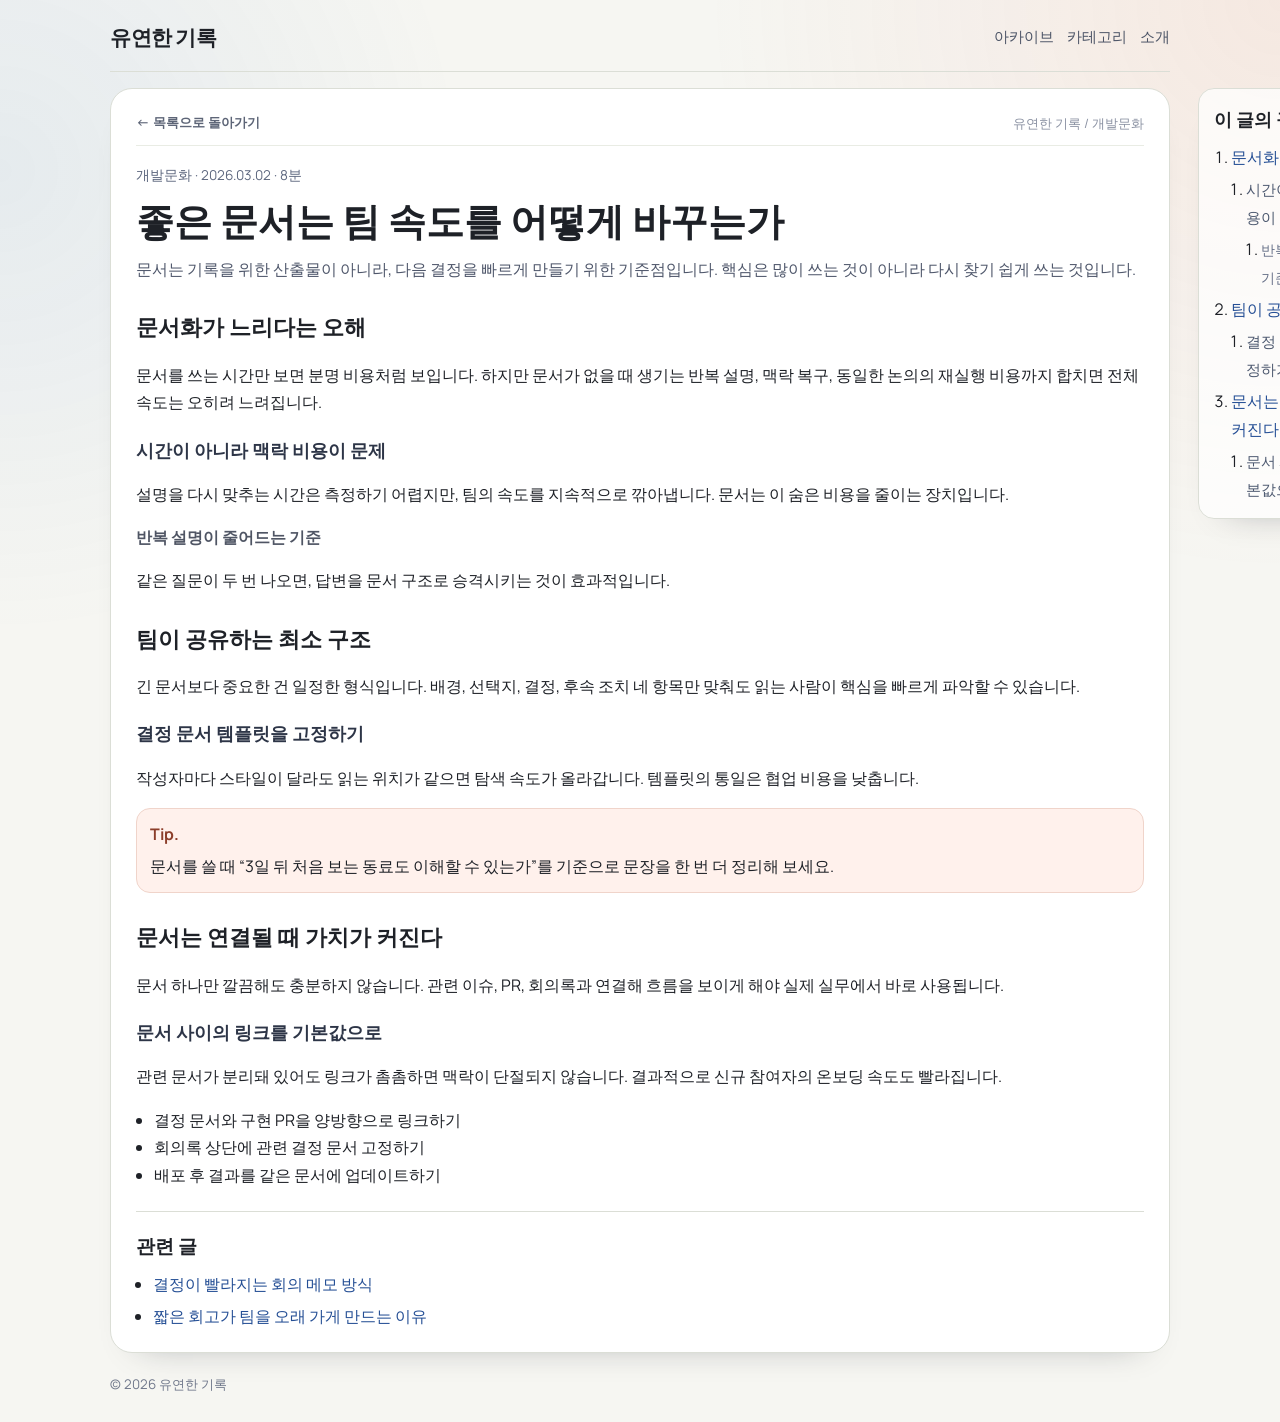
==== ui3/post.html @ 5c8dba88 "feat: add ui3 editorial blog concept and post layout refinements" ====
<!doctype html>
<html lang="ko">
  <head>
    <meta charset="UTF-8" />
    <meta name="viewport" content="width=device-width, initial-scale=1.0" />
    <title>좋은 문서는 팀 속도를 어떻게 바꾸는가</title>
    <link rel="preconnect" href="https://fonts.googleapis.com" />
    <link rel="preconnect" href="https://fonts.gstatic.com" crossorigin />
    <link
      href="https://fonts.googleapis.com/css2?family=Literata:opsz,wght@7..72,500;7..72,700&family=Manrope:wght@400;500;700;800&display=swap"
      rel="stylesheet"
    />
    <link rel="stylesheet" href="styles.css" />
  </head>
  <body>
    <div class="page">
      <header class="top">
        <a class="brand" href="index.html">유연한 기록</a>
        <nav class="nav" aria-label="주요 메뉴">
          <a href="#">아카이브</a>
          <a href="#">카테고리</a>
          <a href="#">소개</a>
        </nav>
      </header>

      <main class="post-layout">
        <article class="post">
          <div class="post-topbar">
            <a class="back-btn" href="index.html">← 목록으로 돌아가기</a>
            <p class="path">유연한 기록 / 개발문화</p>
          </div>

          <header class="post-head">
            <p class="meta">개발문화 · 2026.03.02 · 8분</p>
            <h1>좋은 문서는 팀 속도를 어떻게 바꾸는가</h1>
            <p class="lead">
              문서는 기록을 위한 산출물이 아니라, 다음 결정을 빠르게 만들기 위한
              기준점입니다. 핵심은 많이 쓰는 것이 아니라 다시 찾기 쉽게 쓰는 것입니다.
            </p>
          </header>

          <section class="body">
            <h2 id="sec-1">문서화가 느리다는 오해</h2>
            <p>
              문서를 쓰는 시간만 보면 분명 비용처럼 보입니다. 하지만 문서가 없을 때
              생기는 반복 설명, 맥락 복구, 동일한 논의의 재실행 비용까지 합치면 전체
              속도는 오히려 느려집니다.
            </p>
            <h3 id="sec-1-1">시간이 아니라 맥락 비용이 문제</h3>
            <p>
              설명을 다시 맞추는 시간은 측정하기 어렵지만, 팀의 속도를 지속적으로
              깎아냅니다. 문서는 이 숨은 비용을 줄이는 장치입니다.
            </p>
            <h4 id="sec-1-1-1">반복 설명이 줄어드는 기준</h4>
            <p>같은 질문이 두 번 나오면, 답변을 문서 구조로 승격시키는 것이 효과적입니다.</p>

            <h2 id="sec-2">팀이 공유하는 최소 구조</h2>
            <p>
              긴 문서보다 중요한 건 일정한 형식입니다. 배경, 선택지, 결정, 후속 조치
              네 항목만 맞춰도 읽는 사람이 핵심을 빠르게 파악할 수 있습니다.
            </p>
            <h3 id="sec-2-1">결정 문서 템플릿을 고정하기</h3>
            <p>
              작성자마다 스타일이 달라도 읽는 위치가 같으면 탐색 속도가 올라갑니다.
              템플릿의 통일은 협업 비용을 낮춥니다.
            </p>
            <div class="tip">
              <strong>Tip.</strong>
              <p>
                문서를 쓸 때 “3일 뒤 처음 보는 동료도 이해할 수 있는가”를 기준으로
                문장을 한 번 더 정리해 보세요.
              </p>
            </div>

            <h2 id="sec-3">문서는 연결될 때 가치가 커진다</h2>
            <p>
              문서 하나만 깔끔해도 충분하지 않습니다. 관련 이슈, PR, 회의록과 연결해
              흐름을 보이게 해야 실제 실무에서 바로 사용됩니다.
            </p>
            <h3 id="sec-3-1">문서 사이의 링크를 기본값으로</h3>
            <p>
              관련 문서가 분리돼 있어도 링크가 촘촘하면 맥락이 단절되지 않습니다.
              결과적으로 신규 참여자의 온보딩 속도도 빨라집니다.
            </p>
            <ul>
              <li>결정 문서와 구현 PR을 양방향으로 링크하기</li>
              <li>회의록 상단에 관련 결정 문서 고정하기</li>
              <li>배포 후 결과를 같은 문서에 업데이트하기</li>
            </ul>
          </section>

          <section class="related-bottom">
            <h2>관련 글</h2>
            <ul>
              <li><a href="post.html">결정이 빨라지는 회의 메모 방식</a></li>
              <li><a href="post.html">짧은 회고가 팀을 오래 가게 만드는 이유</a></li>
            </ul>
          </section>
        </article>

        <aside class="side">
          <section class="card toc-tree">
            <h2>이 글의 구조</h2>
            <ol>
              <li>
                <a href="#sec-1">문서화가 느리다는 오해</a>
                <ol>
                  <li>
                    <a href="#sec-1-1">시간이 아니라 맥락 비용이 문제</a>
                    <ol>
                      <li><a href="#sec-1-1-1">반복 설명이 줄어드는 기준</a></li>
                    </ol>
                  </li>
                </ol>
              </li>
              <li>
                <a href="#sec-2">팀이 공유하는 최소 구조</a>
                <ol>
                  <li><a href="#sec-2-1">결정 문서 템플릿을 고정하기</a></li>
                </ol>
              </li>
              <li>
                <a href="#sec-3">문서는 연결될 때 가치가 커진다</a>
                <ol>
                  <li><a href="#sec-3-1">문서 사이의 링크를 기본값으로</a></li>
                </ol>
              </li>
            </ol>
          </section>
        </aside>
      </main>

      <footer class="foot">
        <small>© 2026 유연한 기록</small>
      </footer>
    </div>
  </body>
</html>
---- ui3/styles.css ----
:root {
  --bg: #f6f6f2;
  --ink: #1e2127;
  --muted: #667085;
  --line: #dbded6;
  --surface: #ffffff;
  --accent: #eb6e4b;
  --accent-soft: #fff1ec;
  --shadow: 0 18px 34px -30px rgba(20, 26, 37, 0.42);
}

* {
  box-sizing: border-box;
}

body {
  margin: 0;
  color: var(--ink);
  font-family: "Manrope", "Apple SD Gothic Neo", "Noto Sans KR", sans-serif;
  line-height: 1.72;
  background:
    radial-gradient(circle at 100% 0%, rgba(235, 110, 75, 0.1), transparent 30%),
    radial-gradient(circle at 0% 12%, rgba(26, 99, 188, 0.08), transparent 26%),
    var(--bg);
}

.page {
  width: min(1060px, calc(100% - 2rem));
  margin: 0 auto;
  min-height: 100vh;
  display: flex;
  flex-direction: column;
}

.top {
  display: flex;
  align-items: center;
  justify-content: space-between;
  gap: 1rem;
  padding: 1.2rem 0 1rem;
  border-bottom: 1px solid var(--line);
}

.brand {
  text-decoration: none;
  color: var(--ink);
  font-family: "Literata", serif;
  font-size: 1.3rem;
  font-weight: 700;
  letter-spacing: -0.02em;
}

.nav {
  display: flex;
  gap: 0.8rem;
}

.nav a {
  text-decoration: none;
  color: #4d5567;
  font-size: 0.92rem;
  border-bottom: 1px solid transparent;
}

.nav a:hover,
.nav a:focus-visible {
  color: #202a40;
  border-color: #9ca9bf;
}

.hero {
  display: grid;
  grid-template-columns: minmax(0, 1fr) 230px;
  gap: 1rem;
  border: 1px solid var(--line);
  border-radius: 24px;
  background: linear-gradient(145deg, #fff 0%, #fcfcf8 100%);
  margin-top: 1rem;
  padding: 1.7rem;
  box-shadow: var(--shadow);
  animation: rise 0.45s ease both;
}

.eyebrow {
  margin: 0;
  color: #b55235;
  font-size: 0.76rem;
  font-weight: 700;
  letter-spacing: 0.12em;
}

.hero h1 {
  margin: 0.55rem 0 0;
  font-family: "Literata", serif;
  font-size: clamp(1.85rem, 3vw, 2.45rem);
  line-height: 1.22;
}

.hero p {
  margin: 0.85rem 0 0;
  color: var(--muted);
  max-width: 58ch;
}

.hero-stats {
  border-radius: 16px;
  border: 1px solid #f0d4ca;
  background: var(--accent-soft);
  padding: 0.85rem 0.9rem;
  align-self: stretch;
}

.stats-title {
  margin: 0;
  color: #8a5a4c;
  font-size: 0.82rem;
  font-weight: 600;
  letter-spacing: 0.06em;
  text-transform: uppercase;
}

.stats-list {
  margin: 0.6rem 0 0;
  display: grid;
  gap: 0.45rem;
}

.stats-list div {
  display: flex;
  align-items: baseline;
  justify-content: space-between;
  gap: 0.75rem;
}

.stats-list dt {
  margin: 0;
  color: #7b6158;
  font-size: 0.86rem;
  font-weight: 500;
}

.stats-list dd {
  margin: 0;
  color: #3a3d46;
  font-size: 0.95rem;
  font-weight: 600;
}

.feed {
  margin-top: 1.05rem;
  display: grid;
  gap: 0.75rem;
}

.row {
  display: grid;
  grid-template-columns: 90px minmax(0, 1fr);
  gap: 1rem;
  border: 1px solid var(--line);
  border-radius: 18px;
  background: var(--surface);
  padding: 1rem 1.15rem;
  box-shadow: var(--shadow);
  animation: rise 0.45s ease both;
}

.row:nth-child(2) {
  animation-delay: 0.08s;
}

.row:nth-child(3) {
  animation-delay: 0.15s;
}

.row:nth-child(4) {
  animation-delay: 0.23s;
}

.date {
  margin: 0;
  font-size: 0.82rem;
  font-weight: 800;
  letter-spacing: 0.08em;
  color: #47516a;
  line-height: 1.35;
}

.meta {
  margin: 0;
  font-size: 0.85rem;
  color: #5f6980;
}

.content h2 {
  margin: 0.4rem 0 0;
  font-family: "Literata", serif;
  font-size: 1.42rem;
  line-height: 1.3;
}

.content h2 a {
  text-decoration: none;
  color: var(--ink);
}

.content h2 a:hover {
  color: #1e4e98;
}

.content p {
  margin: 0.52rem 0 0;
  color: #525c72;
}

.post-layout {
  position: relative;
  margin-top: 1rem;
}

.post {
  border: 1px solid var(--line);
  border-radius: 22px;
  background: var(--surface);
  padding: 1.35rem 1.55rem;
  box-shadow: var(--shadow);
}

.post-topbar {
  display: flex;
  align-items: center;
  justify-content: space-between;
  gap: 0.8rem;
  margin-bottom: 1.15rem;
  padding-bottom: 0.65rem;
  border-bottom: 1px solid #e9ece4;
}

.back-btn {
  text-decoration: none;
  color: #5d6577;
  font-size: 0.84rem;
  font-weight: 600;
  border-bottom: 1px solid transparent;
  white-space: nowrap;
  transition: color 0.2s ease, border-color 0.2s ease;
}

.back-btn:hover {
  color: #343b4b;
  border-bottom-color: #9ea8bc;
}

.path {
  margin: 0;
  color: #8a91a2;
  font-size: 0.8rem;
}

.post-head h1 {
  margin: 0.45rem 0 0;
  font-family: "Literata", serif;
  font-size: clamp(2rem, 3vw, 2.45rem);
  line-height: 1.23;
}

.lead {
  margin-top: 0.85rem;
  color: #4f576b;
}

.body {
  margin-top: 1.25rem;
}

.body h2 {
  margin: 1.5rem 0 0.42rem;
  font-family: "Literata", serif;
  font-size: 1.4rem;
}

.body h3 {
  margin: 1.1rem 0 0.35rem;
  font-size: 1.1rem;
  color: #2d3547;
}

.body h4 {
  margin: 0.9rem 0 0.3rem;
  font-size: 0.98rem;
  color: #4f5564;
}

.body p,
.body ul {
  max-width: none;
}

.body ul {
  padding-left: 1.12rem;
}

.tip {
  margin-top: 0.95rem;
  max-width: none;
  border: 1px solid #f0d4ca;
  border-radius: 14px;
  background: var(--accent-soft);
  padding: 0.75rem 0.85rem;
}

.tip strong {
  color: #8c3e2a;
}

.tip p {
  margin: 0.25rem 0 0;
  max-width: none;
}

.side {
  position: absolute;
  top: 0;
  right: -248px;
  width: 220px;
}

.card {
  border: 1px solid var(--line);
  border-radius: 16px;
  background: rgba(255, 255, 255, 0.72);
  padding: 0.92rem;
  box-shadow: var(--shadow);
}

.card h2 {
  margin: 0;
  font-family: "Literata", serif;
  font-size: 1.12rem;
}

.card p,
.card ul {
  margin: 0.6rem 0 0;
  color: #4f5769;
}

.card ul {
  padding-left: 1.06rem;
}

.card a {
  color: #254f95;
  text-decoration: none;
}

.card a:hover {
  text-decoration: underline;
}

.toc-tree ol {
  margin: 0.6rem 0 0;
  padding-left: 1.05rem;
}

.toc-tree {
  position: sticky;
  top: 1rem;
}

.toc-tree li {
  margin-top: 0.3rem;
}

.toc-tree ol ol {
  margin-top: 0.2rem;
  padding-left: 0.95rem;
}

.toc-tree ol ol a {
  color: #4c586f;
  font-size: 0.91rem;
}

.toc-tree ol ol ol a {
  color: #667088;
  font-size: 0.87rem;
}

.related-bottom {
  margin-top: 1.35rem;
  border-top: 1px solid var(--line);
  padding-top: 1rem;
  max-width: none;
}

.related-bottom h2 {
  margin: 0;
  font-family: "Literata", serif;
  font-size: 1.2rem;
}

.related-bottom ul {
  margin: 0.65rem 0 0;
  padding-left: 1.05rem;
}

.related-bottom li {
  margin-top: 0.25rem;
}

.related-bottom a {
  color: #254f95;
  text-decoration: none;
}

.related-bottom a:hover {
  text-decoration: underline;
}

.foot {
  margin-top: auto;
  color: #70788b;
  padding: 1.05rem 0 1.55rem;
}

@keyframes rise {
  from {
    opacity: 0;
    transform: translateY(12px);
  }
  to {
    opacity: 1;
    transform: translateY(0);
  }
}

@media (max-width: 1240px) {
  .side {
    display: none;
  }
}

@media (max-width: 900px) {
  .hero {
    grid-template-columns: 1fr;
  }
}

@media (max-width: 640px) {
  .page {
    width: min(1060px, calc(100% - 1.2rem));
  }

  .top {
    flex-direction: column;
    align-items: flex-start;
    gap: 0.55rem;
    padding-top: 1rem;
  }

  .nav {
    width: 100%;
    overflow-x: auto;
  }

  .hero {
    padding: 1.25rem 1rem;
    border-radius: 18px;
  }

  .row {
    grid-template-columns: 1fr;
    gap: 0.45rem;
    padding: 0.95rem;
  }

  .content h2 {
    font-size: 1.25rem;
  }

  .post {
    border-radius: 18px;
    padding: 1rem;
  }

  .post-topbar {
    flex-direction: column;
    align-items: flex-start;
    gap: 0.5rem;
  }
}
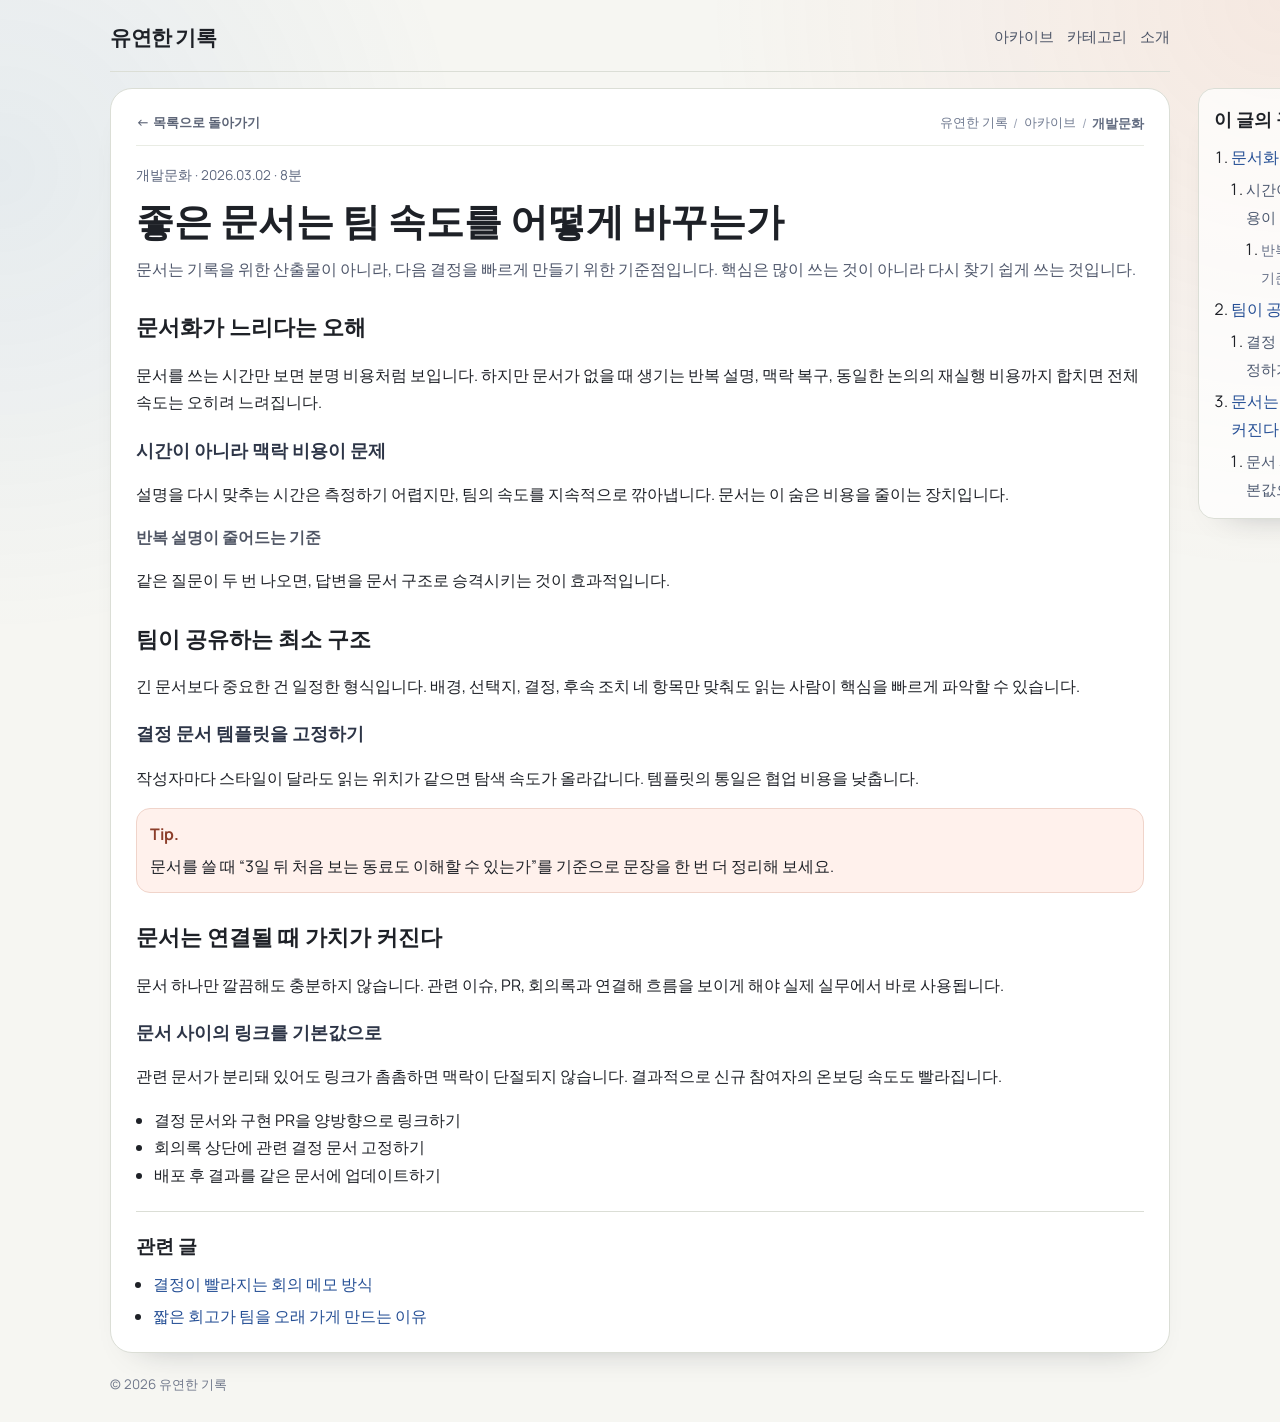
==== commit f147c64a: "refactor: switch post top path to breadcrumb-style navigation" ====
--- a/ui3/post.html
+++ b/ui3/post.html
@@ -27,7 +27,13 @@
         <article class="post">
           <div class="post-topbar">
             <a class="back-btn" href="index.html">← 목록으로 돌아가기</a>
-            <p class="path">유연한 기록 / 개발문화</p>
+            <nav class="path" aria-label="현재 위치">
+              <a href="index.html">유연한 기록</a>
+              <span>/</span>
+              <a href="#">아카이브</a>
+              <span>/</span>
+              <span aria-current="page">개발문화</span>
+            </nav>
           </div>
 
           <header class="post-head">
--- a/ui3/styles.css
+++ b/ui3/styles.css
@@ -252,8 +252,31 @@
 
 .path {
   margin: 0;
+  display: flex;
+  align-items: center;
+  gap: 0.35rem;
   color: #8a91a2;
   font-size: 0.8rem;
+}
+
+.path a {
+  color: #707a90;
+  text-decoration: none;
+  border-bottom: 1px solid transparent;
+}
+
+.path a:hover {
+  color: #454e62;
+  border-bottom-color: #aeb5c5;
+}
+
+.path span {
+  color: #9ba3b4;
+}
+
+.path span[aria-current="page"] {
+  color: #616b80;
+  font-weight: 600;
 }
 
 .post-head h1 {
@@ -488,4 +511,8 @@
     align-items: flex-start;
     gap: 0.5rem;
   }
-}
+
+  .path {
+    flex-wrap: wrap;
+  }
+}
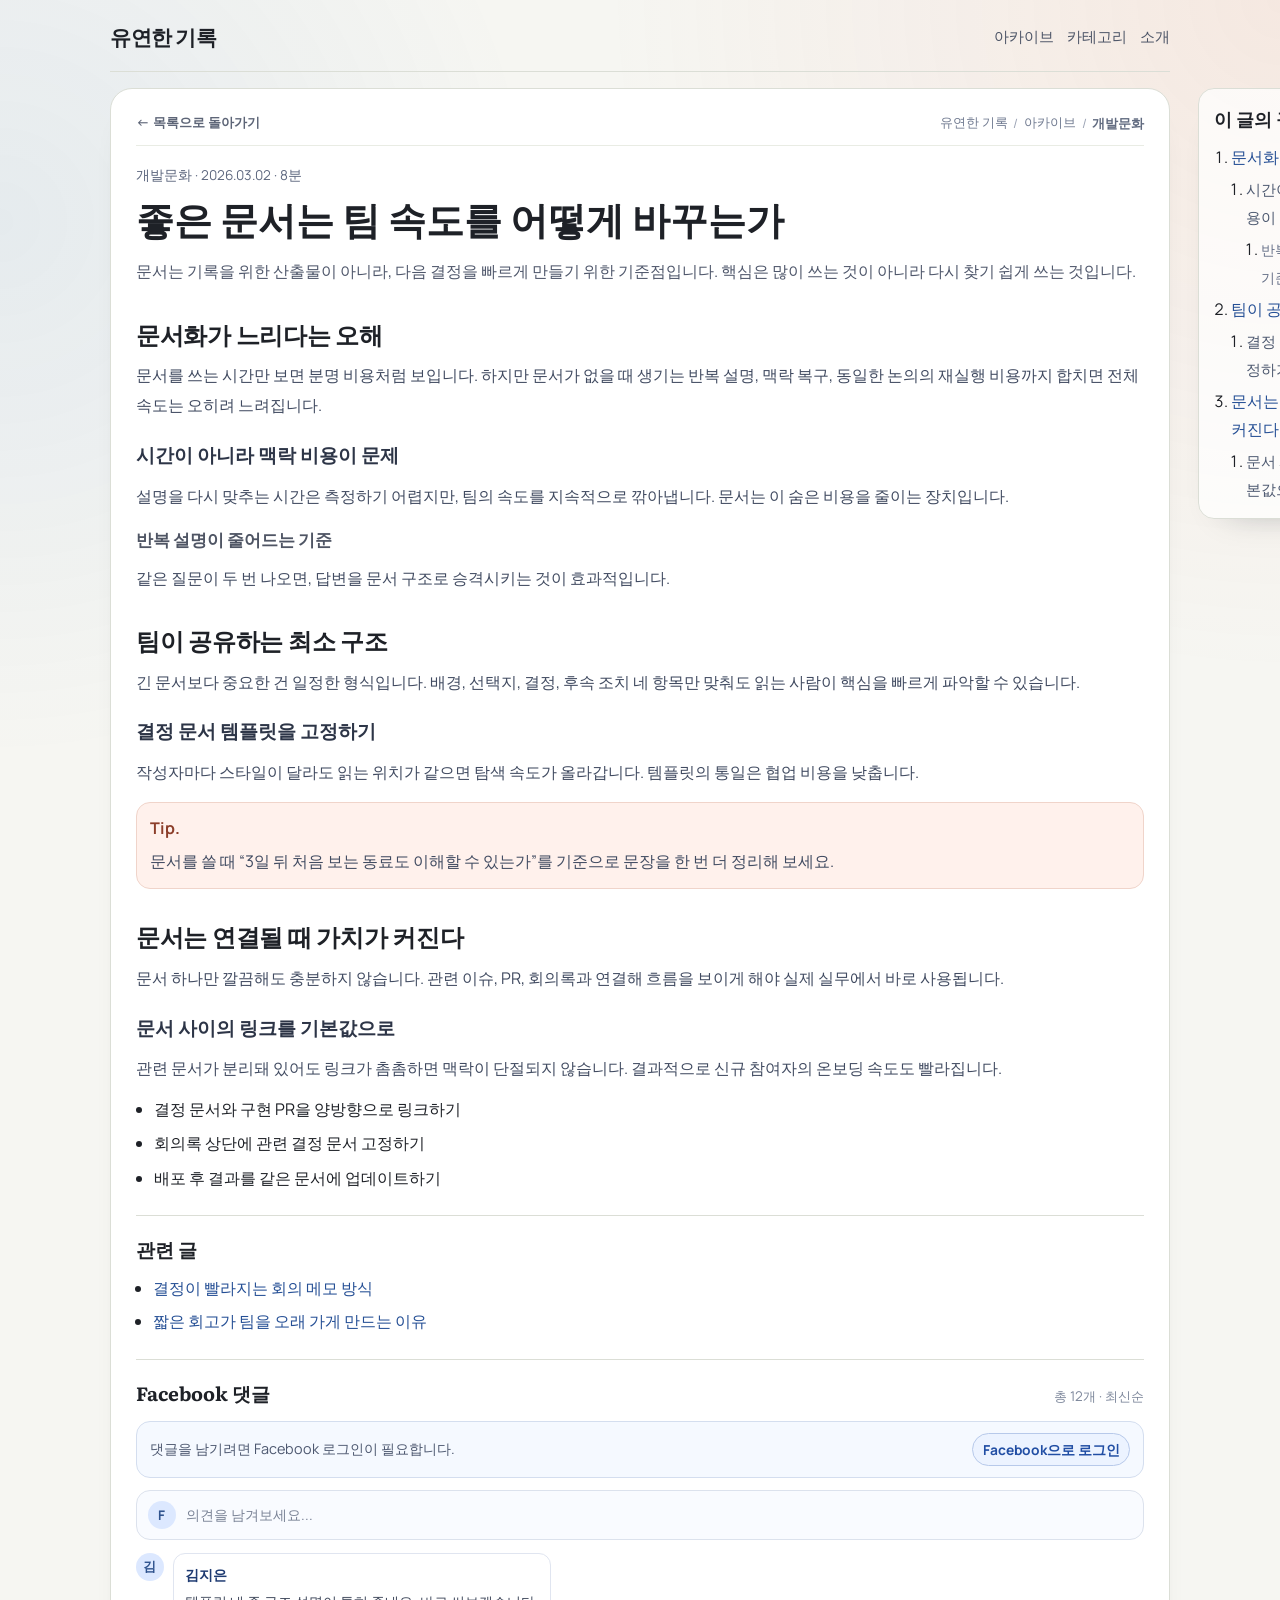
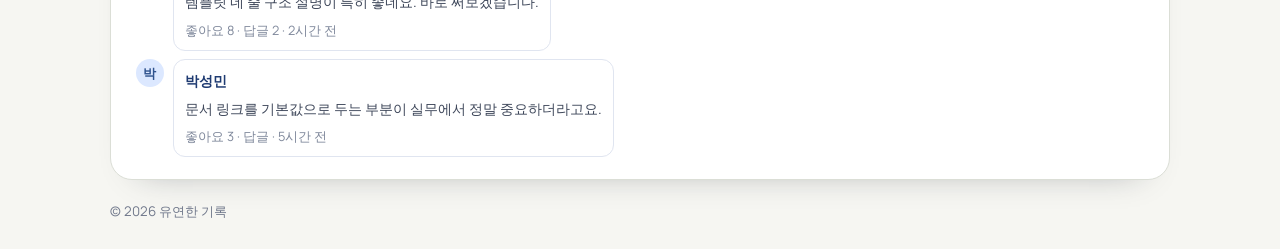
==== commit fb4729c1: "chore: update ui3 blog UI styling and layout" ====
--- a/ui3/post.html
+++ b/ui3/post.html
@@ -102,6 +102,42 @@
               <li><a href="post.html">짧은 회고가 팀을 오래 가게 만드는 이유</a></li>
             </ul>
           </section>
+
+          <section class="fb-comments-preview" aria-label="페이스북 댓글 시안">
+            <header class="fb-head">
+              <h2>Facebook 댓글</h2>
+              <p>총 12개 · 최신순</p>
+            </header>
+
+            <div class="fb-login">
+              <p>댓글을 남기려면 Facebook 로그인이 필요합니다.</p>
+              <a href="#">Facebook으로 로그인</a>
+            </div>
+
+            <div class="fb-compose">
+              <span class="fb-avatar">F</span>
+              <p>의견을 남겨보세요...</p>
+            </div>
+
+            <ul class="fb-thread">
+              <li>
+                <span class="fb-avatar">김</span>
+                <div class="fb-item">
+                  <p class="fb-name">김지은</p>
+                  <p class="fb-text">템플릿 네 줄 구조 설명이 특히 좋네요. 바로 써보겠습니다.</p>
+                  <p class="fb-meta">좋아요 8 · 답글 2 · 2시간 전</p>
+                </div>
+              </li>
+              <li>
+                <span class="fb-avatar">박</span>
+                <div class="fb-item">
+                  <p class="fb-name">박성민</p>
+                  <p class="fb-text">문서 링크를 기본값으로 두는 부분이 실무에서 정말 중요하더라고요.</p>
+                  <p class="fb-meta">좋아요 3 · 답글 · 5시간 전</p>
+                </div>
+              </li>
+            </ul>
+          </section>
         </article>
 
         <aside class="side">
--- a/ui3/styles.css
+++ b/ui3/styles.css
@@ -185,6 +185,15 @@
   line-height: 1.35;
 }
 
+.date-year {
+  display: block;
+  margin-top: 0.18rem;
+  font-size: 0.7rem;
+  font-weight: 600;
+  letter-spacing: 0.06em;
+  color: #7a869f;
+}
+
 .meta {
   margin: 0;
   font-size: 0.85rem;
@@ -283,33 +292,42 @@
   margin: 0.45rem 0 0;
   font-family: "Literata", serif;
   font-size: clamp(2rem, 3vw, 2.45rem);
-  line-height: 1.23;
+  line-height: 1.2;
 }
 
 .lead {
-  margin-top: 0.85rem;
+  margin-top: 0.95rem;
   color: #4f576b;
+  font-size: 1.03rem;
+  line-height: 1.82;
 }
 
 .body {
-  margin-top: 1.25rem;
+  margin-top: 1.45rem;
+  font-size: 1.01rem;
 }
 
 .body h2 {
-  margin: 1.5rem 0 0.42rem;
-  font-family: "Literata", serif;
-  font-size: 1.4rem;
+  margin: 1.9rem 0 0.58rem;
+  font-family: "Literata", serif;
+  font-size: 1.52rem;
+  line-height: 1.34;
+  letter-spacing: -0.01em;
 }
 
 .body h3 {
-  margin: 1.1rem 0 0.35rem;
-  font-size: 1.1rem;
+  margin: 1.35rem 0 0.42rem;
+  font-size: 1.2rem;
+  line-height: 1.45;
+  font-weight: 700;
   color: #2d3547;
 }
 
 .body h4 {
-  margin: 0.9rem 0 0.3rem;
-  font-size: 0.98rem;
+  margin: 1rem 0 0.38rem;
+  font-size: 1.04rem;
+  line-height: 1.52;
+  font-weight: 700;
   color: #4f5564;
 }
 
@@ -318,8 +336,20 @@
   max-width: none;
 }
 
+.body p {
+  margin: 0.68rem 0 0;
+  line-height: 1.86;
+  color: #414b61;
+}
+
 .body ul {
+  margin: 0.72rem 0 0;
   padding-left: 1.12rem;
+  line-height: 1.8;
+}
+
+.body li + li {
+  margin-top: 0.34rem;
 }
 
 .tip {
@@ -338,6 +368,7 @@
 .tip p {
   margin: 0.25rem 0 0;
   max-width: none;
+  line-height: 1.8;
 }
 
 .side {
@@ -428,7 +459,7 @@
 }
 
 .related-bottom li {
-  margin-top: 0.25rem;
+  margin-top: 0.32rem;
 }
 
 .related-bottom a {
@@ -438,6 +469,133 @@
 
 .related-bottom a:hover {
   text-decoration: underline;
+}
+
+.fb-comments-preview {
+  margin-top: 1.5rem;
+  border-top: 1px solid var(--line);
+  padding-top: 1rem;
+}
+
+.fb-head {
+  display: flex;
+  align-items: baseline;
+  justify-content: space-between;
+  gap: 0.8rem;
+}
+
+.fb-head h2 {
+  margin: 0;
+  font-family: "Literata", serif;
+  font-size: 1.2rem;
+}
+
+.fb-head p {
+  margin: 0;
+  color: #7d879b;
+  font-size: 0.84rem;
+}
+
+.fb-login {
+  margin-top: 0.75rem;
+  border: 1px solid #d4deef;
+  background: #f5f9ff;
+  border-radius: 14px;
+  padding: 0.7rem 0.8rem;
+  display: flex;
+  align-items: center;
+  justify-content: space-between;
+  gap: 0.7rem;
+}
+
+.fb-login p {
+  margin: 0;
+  color: #4d5870;
+  font-size: 0.9rem;
+}
+
+.fb-login a {
+  text-decoration: none;
+  color: #214ea4;
+  font-size: 0.86rem;
+  font-weight: 700;
+  border: 1px solid #b7c9ea;
+  background: #ecf3ff;
+  border-radius: 999px;
+  padding: 0.22rem 0.6rem;
+  white-space: nowrap;
+}
+
+.fb-compose {
+  margin-top: 0.75rem;
+  border: 1px solid #dce2ed;
+  border-radius: 14px;
+  background: #f9fbff;
+  padding: 0.62rem 0.7rem;
+  display: flex;
+  align-items: center;
+  gap: 0.6rem;
+}
+
+.fb-avatar {
+  width: 28px;
+  height: 28px;
+  border-radius: 999px;
+  background: #dce8ff;
+  color: #2f538e;
+  font-size: 0.83rem;
+  font-weight: 700;
+  display: inline-flex;
+  align-items: center;
+  justify-content: center;
+  flex-shrink: 0;
+}
+
+.fb-compose p {
+  margin: 0;
+  color: #7a8396;
+  font-size: 0.9rem;
+}
+
+.fb-thread {
+  margin: 0.8rem 0 0;
+  padding: 0;
+  list-style: none;
+  display: grid;
+  gap: 0.55rem;
+}
+
+.fb-thread li {
+  display: flex;
+  gap: 0.6rem;
+}
+
+.fb-item {
+  border: 1px solid #e0e5f0;
+  border-radius: 12px;
+  background: #ffffff;
+  padding: 0.55rem 0.68rem;
+  min-width: 0;
+}
+
+.fb-name {
+  margin: 0;
+  color: #1f3b72;
+  font-size: 0.88rem;
+  font-weight: 700;
+}
+
+.fb-text {
+  margin: 0.22rem 0 0;
+  color: #3e475a;
+  font-size: 0.9rem;
+  line-height: 1.7;
+}
+
+.fb-meta {
+  margin: 0.25rem 0 0;
+  color: #7f889b;
+  font-size: 0.8rem;
 }
 
 .foot {
@@ -515,4 +673,25 @@
   .path {
     flex-wrap: wrap;
   }
-}
+
+  .post-head h1 {
+    font-size: 1.88rem;
+  }
+
+  .body h2 {
+    font-size: 1.32rem;
+  }
+
+  .body h3 {
+    font-size: 1.1rem;
+  }
+
+  .body h4 {
+    font-size: 0.99rem;
+  }
+
+  .fb-login {
+    flex-direction: column;
+    align-items: flex-start;
+  }
+}
